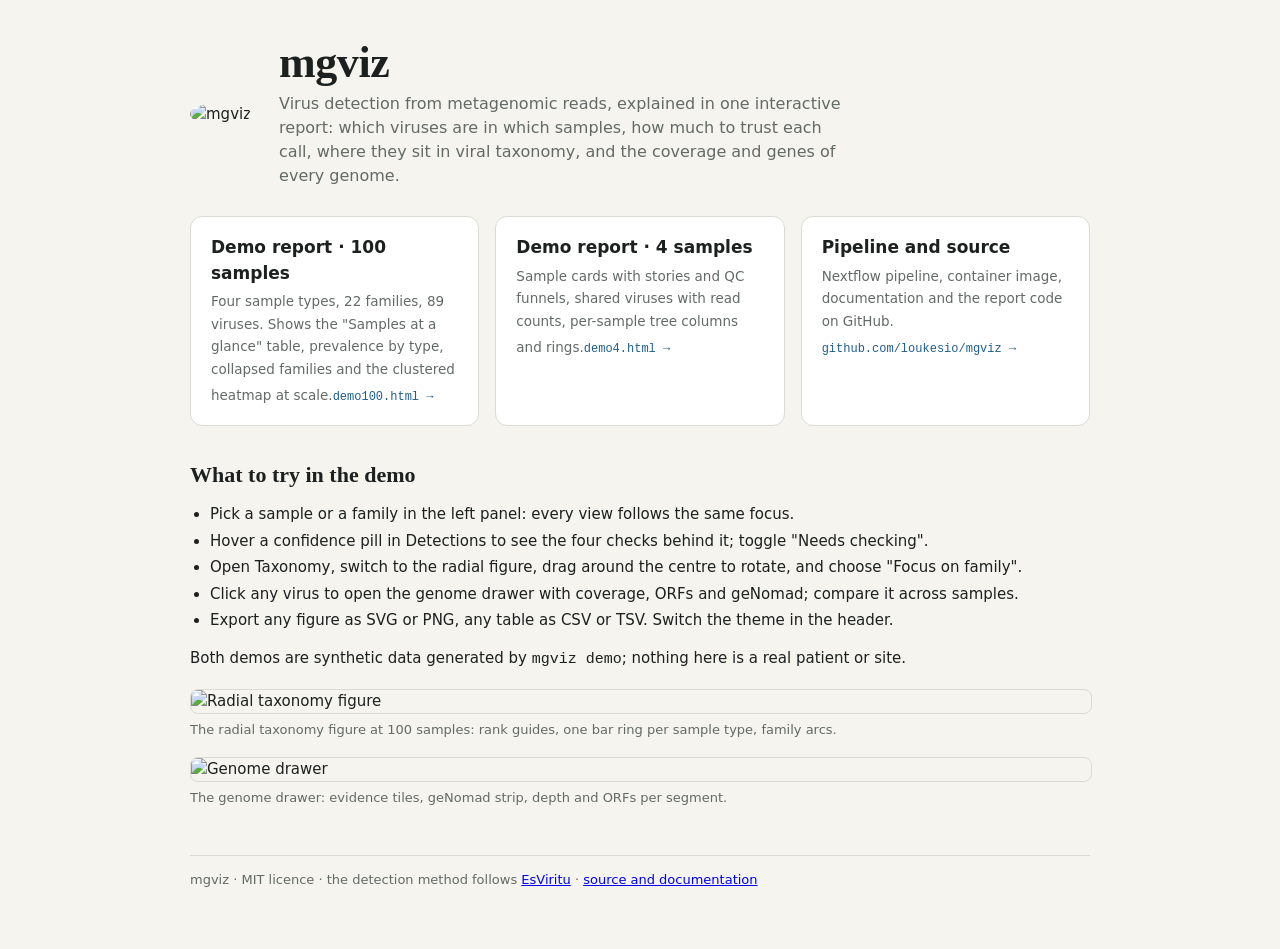
==== docs/site/index.html @ 33f31d60 "Logo, Pages landing page, database tooling and strict-syntax fixes Animated mgviz mark in the README" ====
<!doctype html>
<html lang="en">
<head>
<meta charset="utf-8">
<meta name="viewport" content="width=device-width, initial-scale=1">
<meta name="color-scheme" content="light dark">
<title>mgviz · virus detection reports</title>
<meta name="description" content="mgviz: virus detection from metagenomic reads with an interactive report. Live demo reports.">
<style>
  :root { --bg: #f5f4ef; --panel: #ffffff; --fg: #1c201e; --muted: #636a66; --line: #d9dcd4; --accent: #3b2a6b; --accent2: #1f5f8b;
          --serif: "Iowan Old Style", "Palatino Linotype", Palatino, Georgia, serif; --sans: -apple-system, "Segoe UI", system-ui, Helvetica, sans-serif; --mono: ui-monospace, "SF Mono", Menlo, Consolas, monospace; }
  @media (prefers-color-scheme: dark) { :root { --bg: #131615; --panel: #1b1f1d; --fg: #e4e6e0; --muted: #99a19b; --line: #2e3431; --accent: #b9a7e6; --accent2: #8ec0e4; } }
  html, body { margin: 0; background: var(--bg); color: var(--fg); }
  body { font: 15px/1.5 var(--sans); padding: 40px max(16px, env(safe-area-inset-left, 0px)) 60px max(16px, env(safe-area-inset-right, 0px)); }
  main { max-width: 900px; margin: 0 auto; }
  .hero { display: flex; align-items: center; gap: 28px; flex-wrap: wrap; margin-bottom: 28px; }
  .hero img { width: 180px; height: 180px; border-radius: 50%; flex: none; }
  .hero h1 { font: 600 44px/1.05 var(--serif); margin: 0 0 6px; letter-spacing: -.01em; }
  .hero p { margin: 0; color: var(--muted); font-size: 16px; max-width: 56ch; }
  .cards { display: grid; grid-template-columns: repeat(auto-fit, minmax(260px, 1fr)); gap: 16px; margin: 24px 0 36px; }
  .card { display: block; background: var(--panel); border: 1px solid var(--line); border-radius: 12px; padding: 18px 20px; color: inherit; text-decoration: none; }
  .card:hover { border-color: var(--accent2); }
  .card b { font-size: 17px; display: block; margin-bottom: 4px; }
  .card span { color: var(--muted); font-size: 13.5px; }
  .card .k { display: inline-block; margin-top: 10px; font: 12px var(--mono); color: var(--accent2); }
  h2 { font: 600 22px/1.2 var(--serif); margin: 36px 0 10px; }
  ul { padding-left: 20px; color: var(--fg); } li { margin: 4px 0; }
  figure { margin: 18px 0; } figure img { width: 100%; max-width: 100%; border: 1px solid var(--line); border-radius: 8px; display: block; }
  figcaption { font-size: 13px; color: var(--muted); margin-top: 6px; }
  .links a { color: var(--accent2); }
  footer { margin-top: 48px; color: var(--muted); font-size: 13px; border-top: 1px solid var(--line); padding-top: 14px; }
</style>
</head>
<body>
<main>
  <div class="hero">
    <picture>
      <source media="(prefers-color-scheme: dark)" srcset="images/logo_alive_dark.gif">
      <img src="images/logo_alive.gif" alt="mgviz">
    </picture>
    <div>
      <h1>mgviz</h1>
      <p>Virus detection from metagenomic reads, explained in one interactive report: which viruses are in which samples, how much to trust each call, where they sit in viral taxonomy, and the coverage and genes of every genome.</p>
    </div>
  </div>

  <div class="cards">
    <a class="card" href="demo100.html"><b>Demo report · 100 samples</b><span>Four sample types, 22 families, 89 viruses. Shows the "Samples at a glance" table, prevalence by type, collapsed families and the clustered heatmap at scale.</span><span class="k">demo100.html →</span></a>
    <a class="card" href="demo4.html"><b>Demo report · 4 samples</b><span>Sample cards with stories and QC funnels, shared viruses with read counts, per-sample tree columns and rings.</span><span class="k">demo4.html →</span></a>
    <a class="card" href="https://github.com/loukesio/mgviz"><b>Pipeline and source</b><span>Nextflow pipeline, container image, documentation and the report code on GitHub.</span><span class="k">github.com/loukesio/mgviz →</span></a>
  </div>

  <h2>What to try in the demo</h2>
  <ul>
    <li>Pick a sample or a family in the left panel: every view follows the same focus.</li>
    <li>Hover a confidence pill in Detections to see the four checks behind it; toggle "Needs checking".</li>
    <li>Open Taxonomy, switch to the radial figure, drag around the centre to rotate, and choose "Focus on family".</li>
    <li>Click any virus to open the genome drawer with coverage, ORFs and geNomad; compare it across samples.</li>
    <li>Export any figure as SVG or PNG, any table as CSV or TSV. Switch the theme in the header.</li>
  </ul>
  <p class="links">Both demos are synthetic data generated by <code>mgviz demo</code>; nothing here is a real patient or site.</p>

  <figure><img src="images/radial.jpg" alt="Radial taxonomy figure"><figcaption>The radial taxonomy figure at 100 samples: rank guides, one bar ring per sample type, family arcs.</figcaption></figure>
  <figure><img src="images/genome_drawer.jpg" alt="Genome drawer"><figcaption>The genome drawer: evidence tiles, geNomad strip, depth and ORFs per segment.</figcaption></figure>

  <footer>mgviz · MIT licence · the detection method follows <a href="https://github.com/cmmr/EsViritu">EsViritu</a> · <a href="https://github.com/loukesio/mgviz">source and documentation</a></footer>
</main>
</body>
</html>
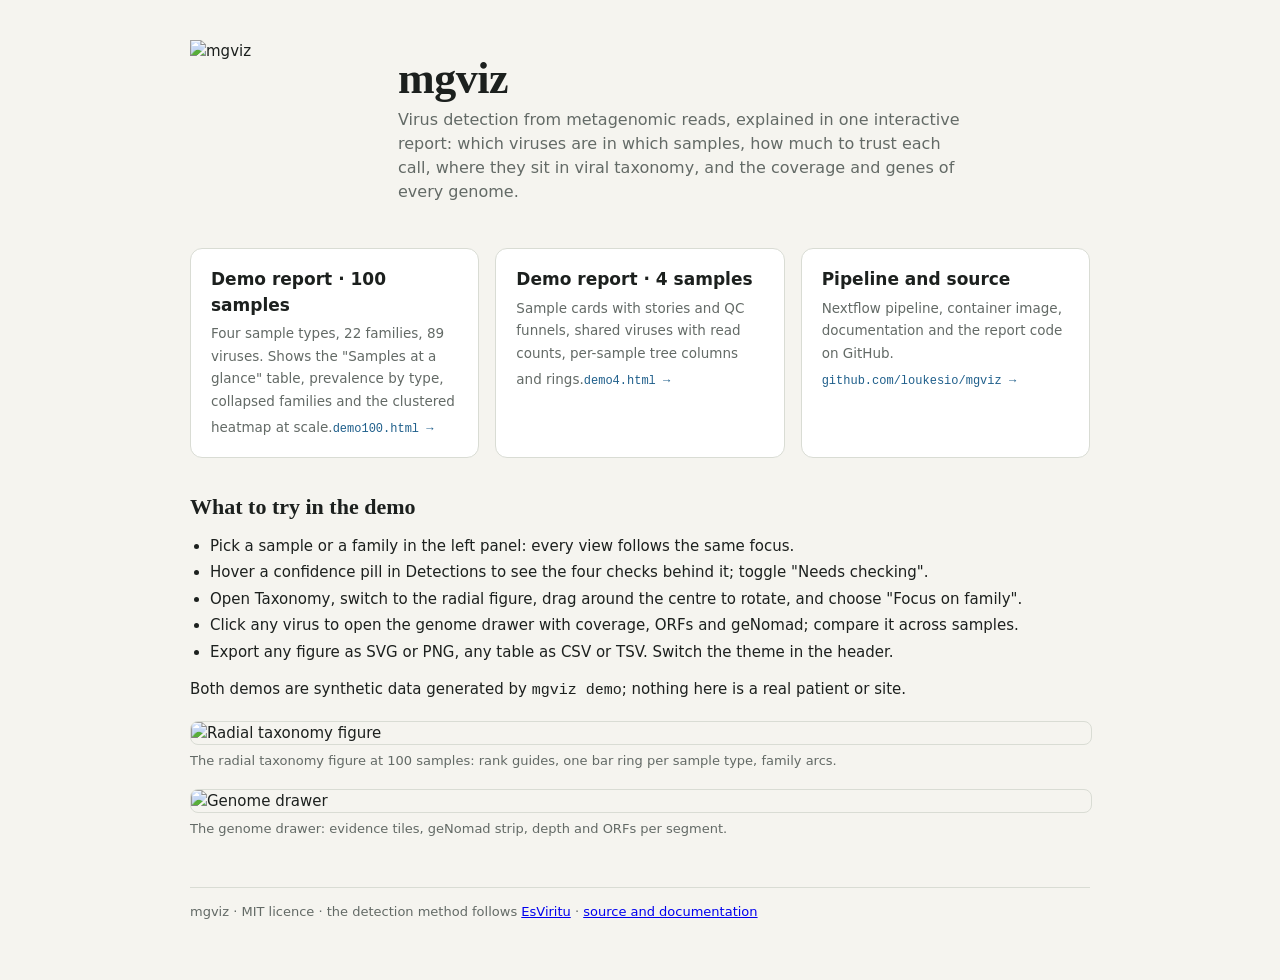
==== commit 66830390: "README: transparent circle logo right-aligned under the badges, as in the ltc repository" ====
--- a/docs/site/index.html
+++ b/docs/site/index.html
@@ -14,7 +14,7 @@
   body { font: 15px/1.5 var(--sans); padding: 40px max(16px, env(safe-area-inset-left, 0px)) 60px max(16px, env(safe-area-inset-right, 0px)); }
   main { max-width: 900px; margin: 0 auto; }
   .hero { display: flex; align-items: center; gap: 28px; flex-wrap: wrap; margin-bottom: 28px; }
-  .hero img { width: 180px; height: 180px; border-radius: 50%; flex: none; }
+  .hero img { width: 180px; height: 180px; flex: none; }
   .hero h1 { font: 600 44px/1.05 var(--serif); margin: 0 0 6px; letter-spacing: -.01em; }
   .hero p { margin: 0; color: var(--muted); font-size: 16px; max-width: 56ch; }
   .cards { display: grid; grid-template-columns: repeat(auto-fit, minmax(260px, 1fr)); gap: 16px; margin: 24px 0 36px; }
@@ -34,10 +34,7 @@
 <body>
 <main>
   <div class="hero">
-    <picture>
-      <source media="(prefers-color-scheme: dark)" srcset="images/logo_alive_dark.gif">
-      <img src="images/logo_alive.gif" alt="mgviz">
-    </picture>
+    <img src="images/logo.png" alt="mgviz">
     <div>
       <h1>mgviz</h1>
       <p>Virus detection from metagenomic reads, explained in one interactive report: which viruses are in which samples, how much to trust each call, where they sit in viral taxonomy, and the coverage and genes of every genome.</p>
